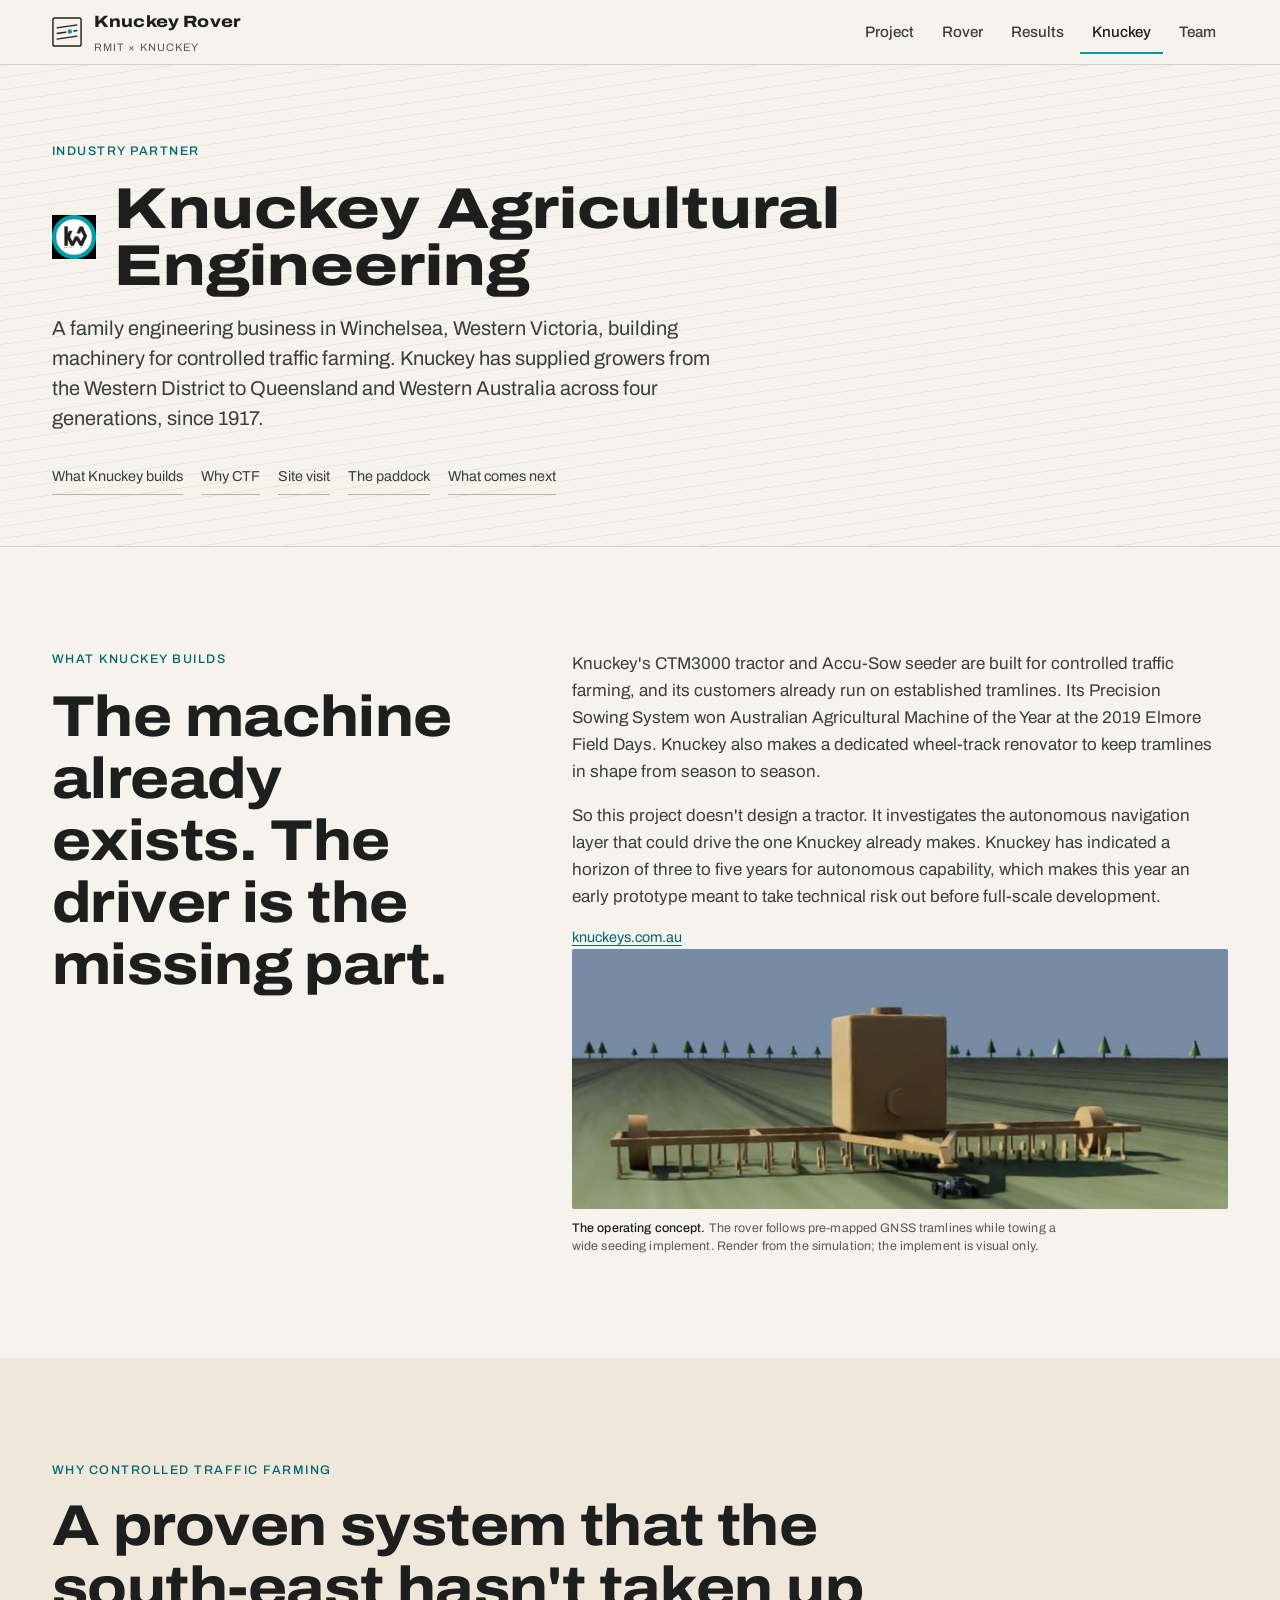
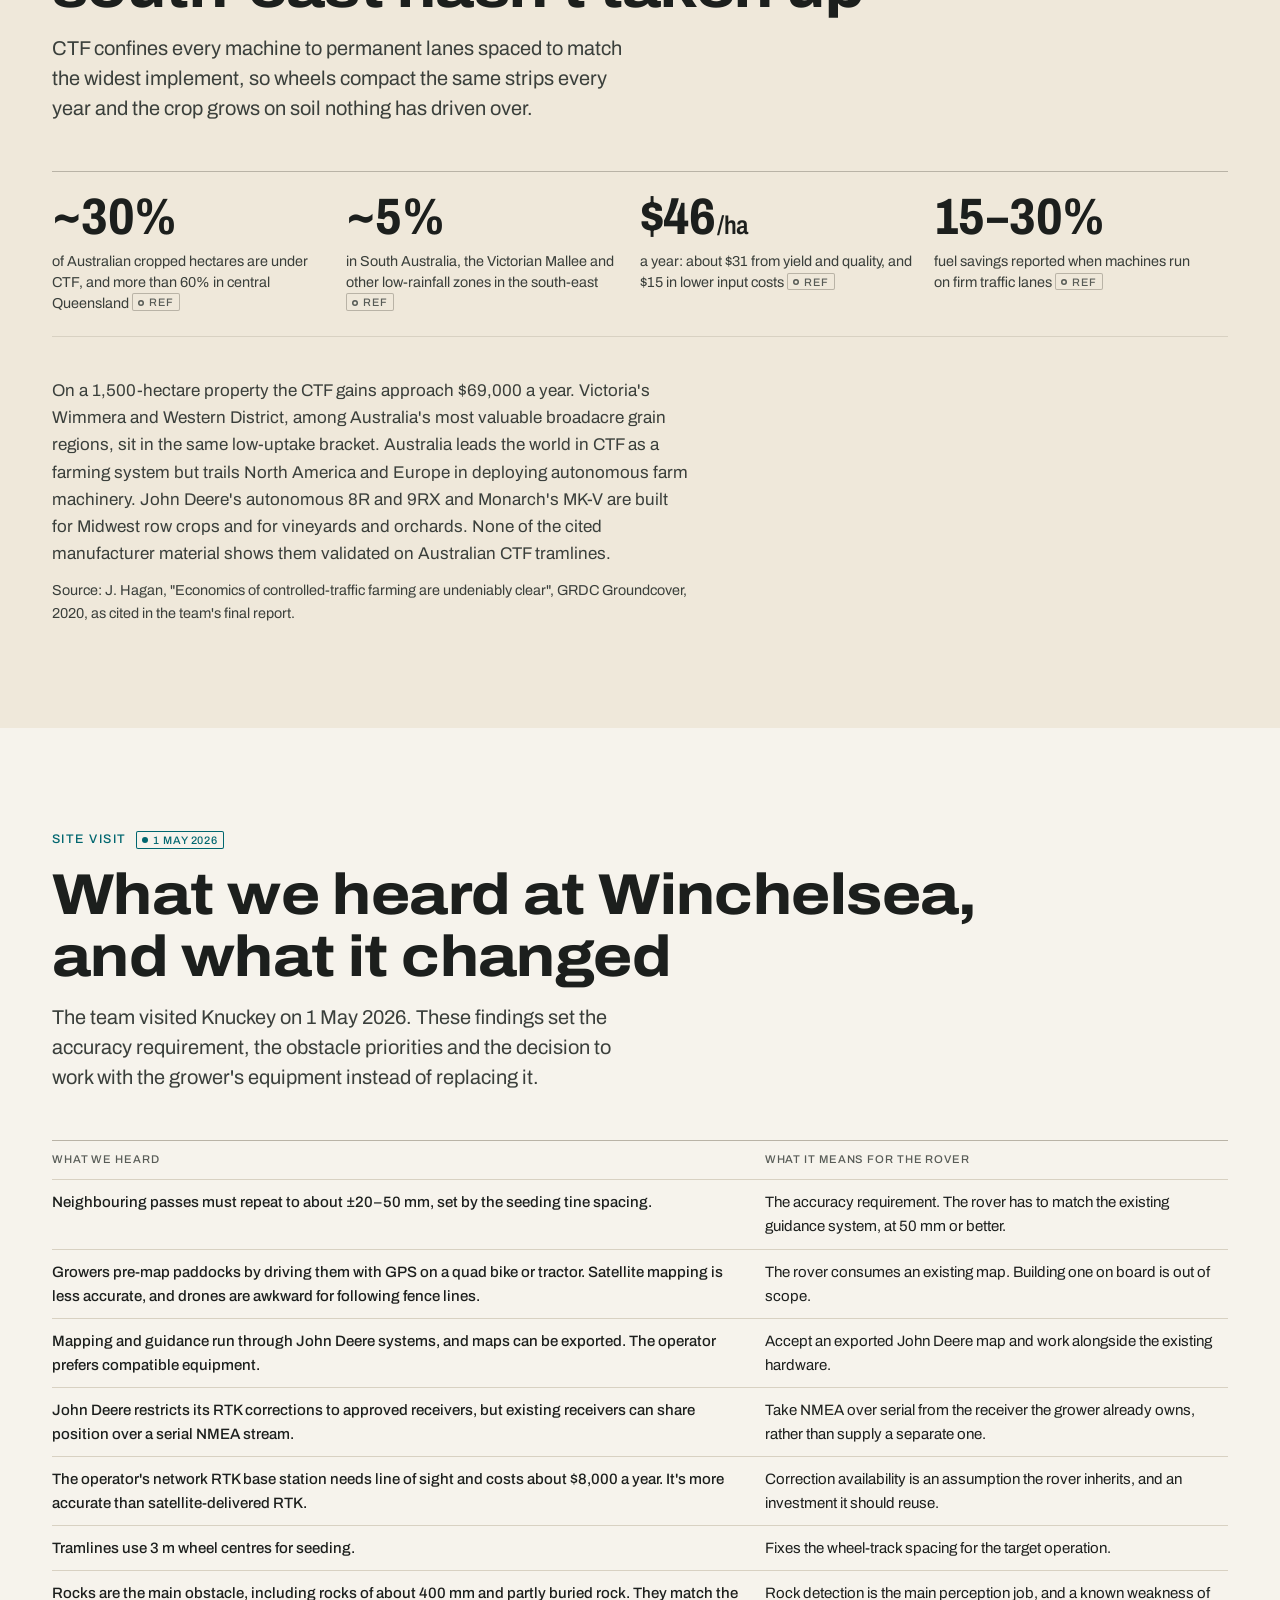
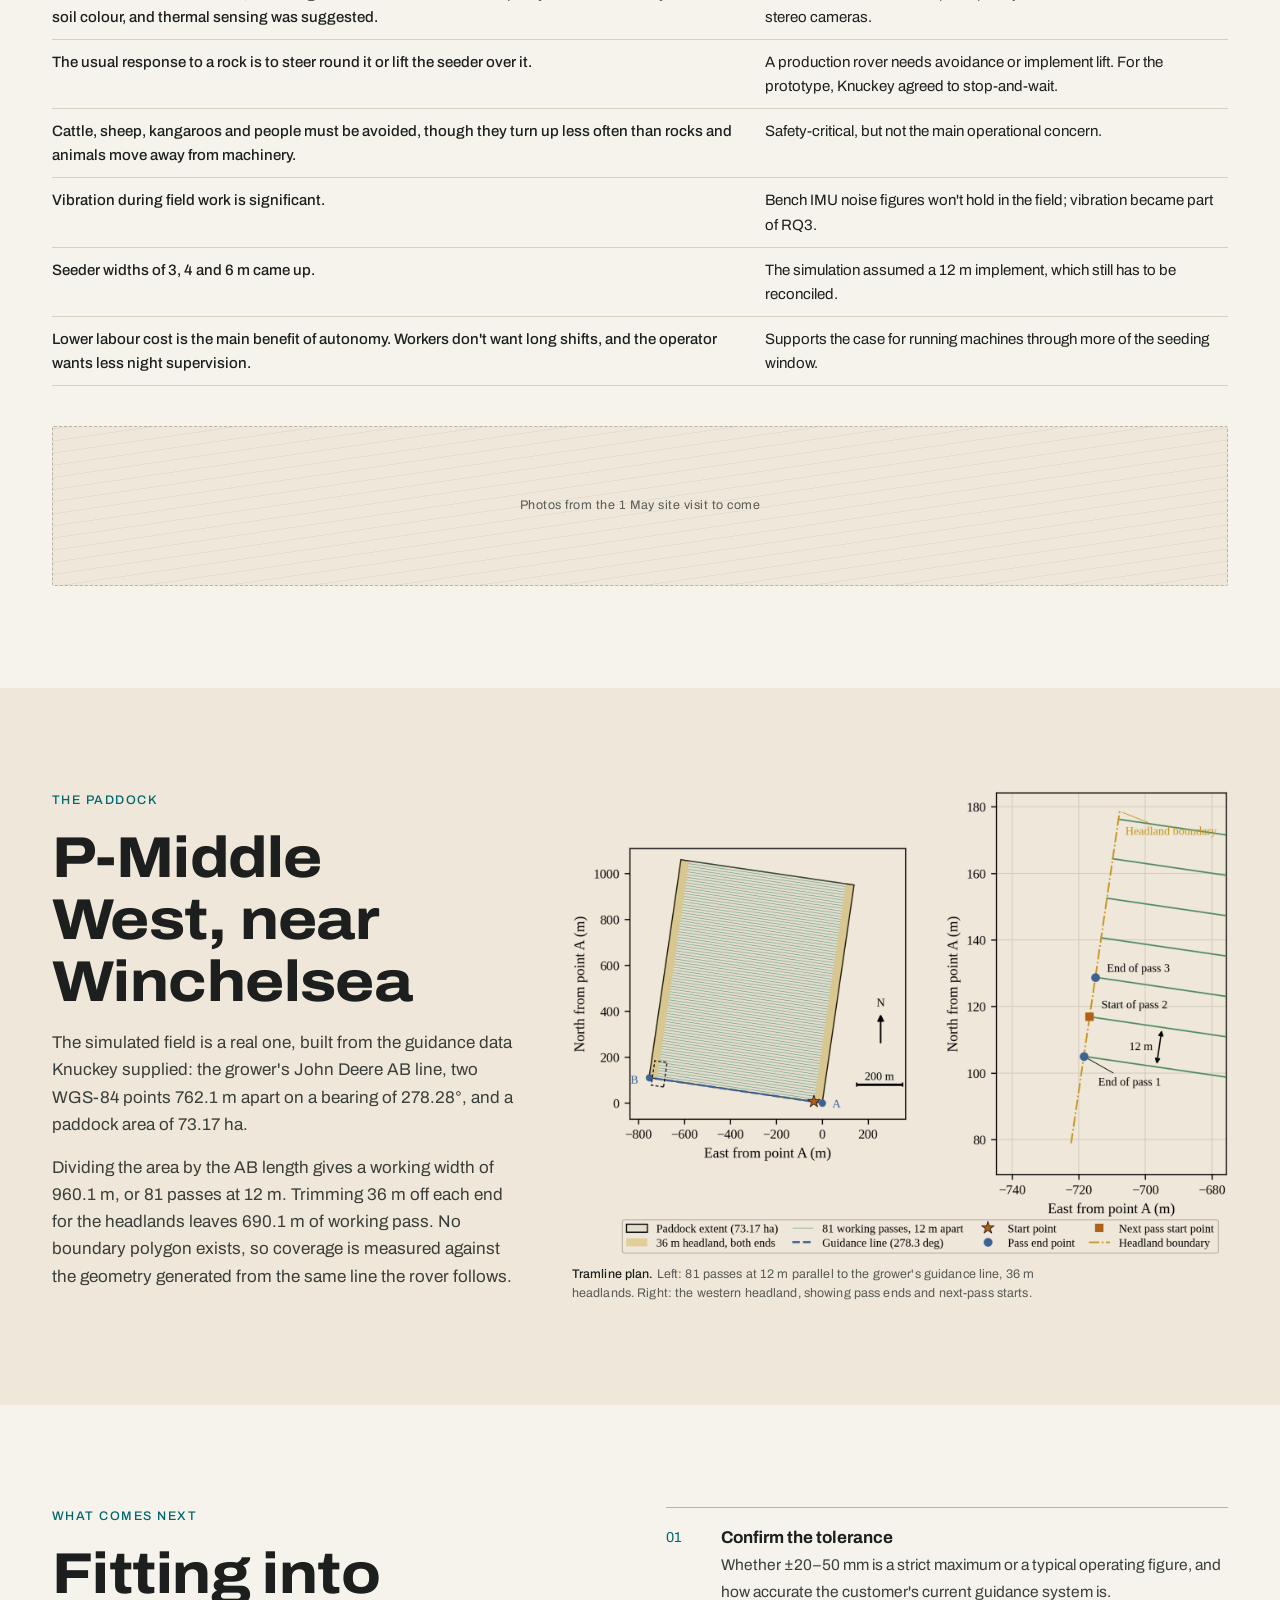
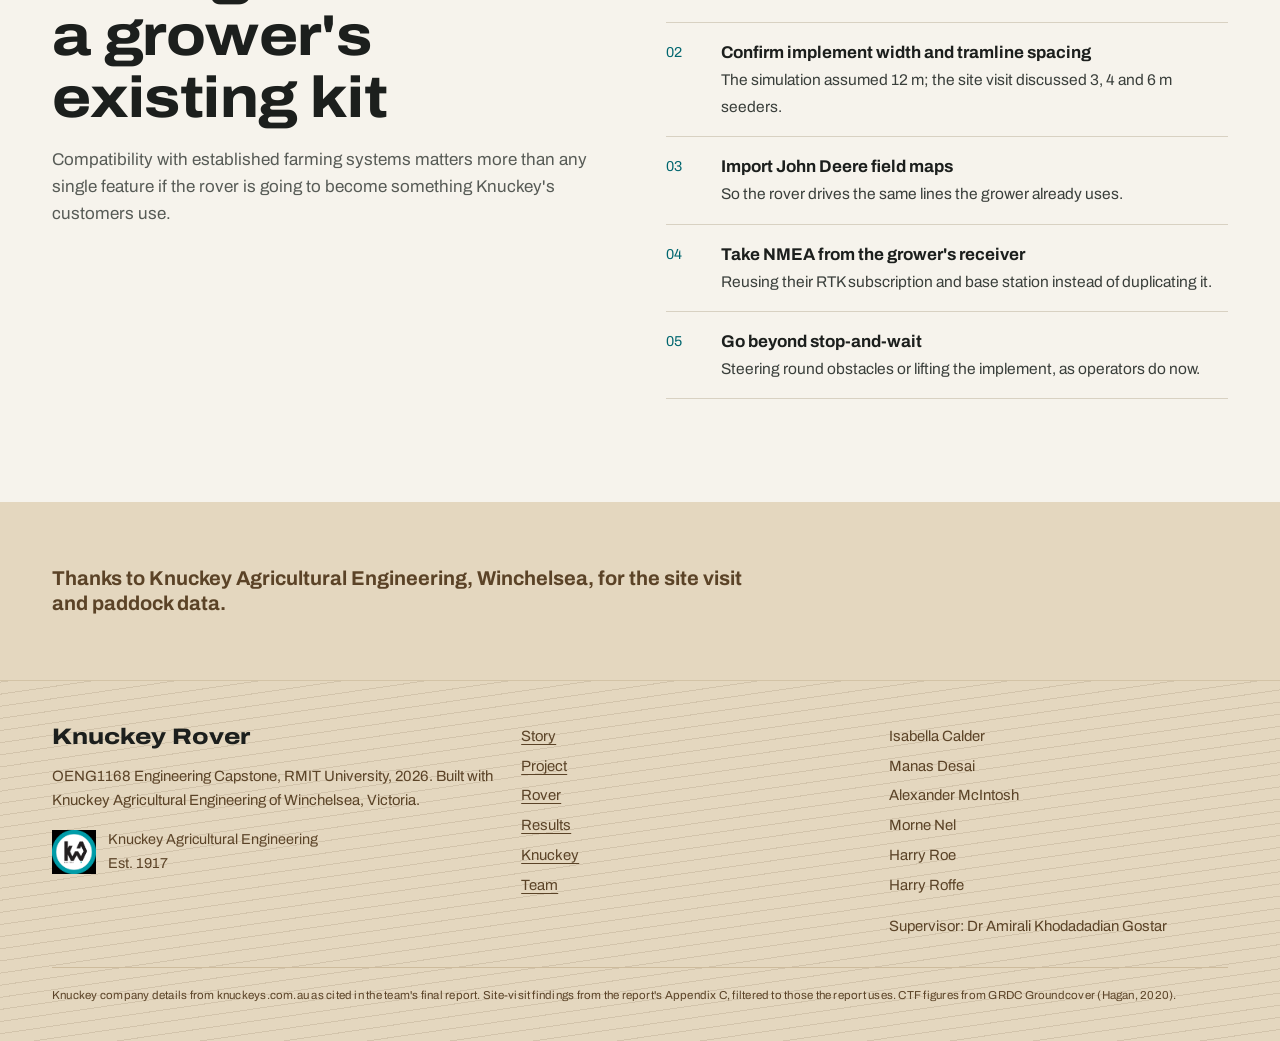
==== knuckey.html @ cd327f5c "Knuckey Rover project website Six static pages for the EnGenius booth: scroll story, project, rover," ====
<!doctype html>
<html lang="en-AU">
<head>
<meta charset="utf-8">
<meta name="viewport" content="width=device-width, initial-scale=1, viewport-fit=cover">
<title>Knuckey · Knuckey Rover</title>
<meta name="claude:viewport-fit-sides" content="cover">
<meta name="description" content="Knuckey Agricultural Engineering of Winchelsea, the industry partner for the Knuckey Rover capstone, and what the 1 May 2026 site visit changed in the design.">
<link rel="preconnect" href="https://fonts.googleapis.com">
<link rel="preconnect" href="https://fonts.gstatic.com" crossorigin>
<link rel="stylesheet" href="https://fonts.googleapis.com/css2?family=Archivo:wdth,wght@62..125,100..900&amp;display=swap">
<link rel="stylesheet" href="assets/css/site.css">
</head>
<body>
<a class="skip" href="#main">Skip to content</a>

<header class="site-header">
  <div class="wrap">
    <a class="brand" href="index.html" aria-label="Knuckey Rover home">
      <svg class="brand-mark" viewBox="0 0 32 32" aria-hidden="true"><rect x="1" y="1" width="30" height="30" rx="2" fill="none" stroke="#1C1F1D" stroke-width="1.5"/><g stroke="#1C1F1D" stroke-width="1.4"><path d="M5 11.6 27 8.4"/><path d="M5 17.6 27 14.4"/><path d="M5 23.6 27 20.4"/></g><circle cx="19" cy="15.5" r="3.2" fill="#009CA8" stroke="#F6F3EC" stroke-width="1.6"/></svg>
      <span><span class="brand-name">Knuckey Rover</span><span class="brand-sub">RMIT × Knuckey</span></span>
    </a>
    <button class="nav-toggle" type="button" aria-expanded="false" aria-controls="site-nav">Menu</button>
    <nav class="nav" id="site-nav" aria-label="Main">
      <a href="project.html">Project</a>
      <a href="rover.html">Rover</a>
      <a href="results.html">Results</a>
      <a href="knuckey.html" aria-current="page">Knuckey</a>
      <a href="team.html">Team</a>
    </nav>
  </div>
</header>

<main id="main">

<section class="page-head">
  <div class="wrap">
    <p class="eyebrow">Industry partner</p>
    <div class="partner" style="gap:18px">
      <img src="assets/fig/knuckey-logo.png" width="72" height="72" alt="Knuckey Agricultural Engineering logo: a teal ring around a black K-shaped mark, with Est. 1917.">
      <h1>Knuckey Agricultural Engineering</h1>
    </div>
    <p class="lede">A family engineering business in Winchelsea, Western Victoria, building machinery for controlled traffic farming. Knuckey has supplied growers from the Western District to Queensland and Western Australia across four generations, since 1917.</p>
    <nav class="toc" aria-label="On this page">
      <a href="#machines">What Knuckey builds</a>
      <a href="#ctf">Why CTF</a>
      <a href="#visit">Site visit</a>
      <a href="#paddock">The paddock</a>
      <a href="#next">What comes next</a>
    </nav>
  </div>
</section>

<section id="machines" class="band" aria-labelledby="h-mach">
  <div class="wrap cols-2-wide">
    <div class="stack">
      <p class="eyebrow">What Knuckey builds</p>
      <h2 id="h-mach" class="h-section">The machine already exists. The driver is the missing part.</h2>
    </div>
    <div class="stack-lg">
      <div class="prose stack">
        <p>Knuckey's CTM3000 tractor and Accu-Sow seeder are built for controlled traffic farming, and its customers already run on established tramlines. Its Precision Sowing System won Australian Agricultural Machine of the Year at the 2019 Elmore Field Days. Knuckey also makes a dedicated wheel-track renovator to keep tramlines in shape from season to season.</p>
        <p>So this project doesn't design a tractor. It investigates the autonomous navigation layer that could drive the one Knuckey already makes. Knuckey has indicated a horizon of three to five years for autonomous capability, which makes this year an early prototype meant to take technical risk out before full-scale development.</p>
        <p class="small"><a href="https://knuckeys.com.au/" rel="noopener">knuckeys.com.au</a></p>
      </div>
      <figure class="fig">
        <img src="assets/img/concept-render.jpg" width="1354" height="535" loading="lazy" alt="A render of a small rover towing a very wide seeding implement with a tall seed bin across a flat paddock, with a row of trees on the horizon.">
        <figcaption class="cap"><b>The operating concept.</b> The rover follows pre-mapped GNSS tramlines while towing a wide seeding implement. Render from the simulation; the implement is visual only.</figcaption>
      </figure>
    </div>
  </div>
</section>

<section id="ctf" class="band band-paper2" aria-labelledby="h-ctf">
  <div class="wrap">
    <div class="section-head">
      <p class="eyebrow">Why controlled traffic farming</p>
      <h2 id="h-ctf" class="h-section">A proven system that the south-east hasn't taken up</h2>
      <p class="lede">CTF confines every machine to permanent lanes spaced to match the widest implement, so wheels compact the same strips every year and the crop grows on soil nothing has driven over.</p>
    </div>
    <div class="stats">
      <div class="stat"><span class="stat-v">~30%</span><span class="stat-l">of Australian cropped hectares are under CTF, and more than 60% in central Queensland <span class="src src-ref">Ref</span></span></div>
      <div class="stat"><span class="stat-v">~5%</span><span class="stat-l">in South Australia, the Victorian Mallee and other low-rainfall zones in the south-east <span class="src src-ref">Ref</span></span></div>
      <div class="stat"><span class="stat-v">$46<small>/ha</small></span><span class="stat-l">a year: about $31 from yield and quality, and $15 in lower input costs <span class="src src-ref">Ref</span></span></div>
      <div class="stat"><span class="stat-v">15–30%</span><span class="stat-l">fuel savings reported when machines run on firm traffic lanes <span class="src src-ref">Ref</span></span></div>
    </div>
    <div class="prose mt-3">
      <p>On a 1,500-hectare property the CTF gains approach $69,000 a year. Victoria's Wimmera and Western District, among Australia's most valuable broadacre grain regions, sit in the same low-uptake bracket. Australia leads the world in CTF as a farming system but trails North America and Europe in deploying autonomous farm machinery. John Deere's autonomous 8R and 9RX and Monarch's MK-V are built for Midwest row crops and for vineyards and orchards. None of the cited manufacturer material shows them validated on Australian CTF tramlines.</p>
      <p class="small muted mt-1">Source: J. Hagan, "Economics of controlled-traffic farming are undeniably clear", GRDC Groundcover, 2020, as cited in the team's final report.</p>
    </div>
  </div>
</section>

<section id="visit" class="band" aria-labelledby="h-visit">
  <div class="wrap">
    <div class="section-head">
      <p class="eyebrow">Site visit <span class="src src-site">1 May 2026</span></p>
      <h2 id="h-visit" class="h-section">What we heard at Winchelsea, and what it changed</h2>
      <p class="lede">The team visited Knuckey on 1 May 2026. These findings set the accuracy requirement, the obstacle priorities and the decision to work with the grower's equipment instead of replacing it.</p>
    </div>
    <div class="table-wrap">
      <table class="data">
        <thead><tr><th scope="col">What we heard</th><th scope="col">What it means for the rover</th></tr></thead>
        <tbody>
          <tr><th scope="row" style="font-weight:500">Neighbouring passes must repeat to about ±20–50 mm, set by the seeding tine spacing.</th><td>The accuracy requirement. The rover has to match the existing guidance system, at 50 mm or better.</td></tr>
          <tr><th scope="row" style="font-weight:500">Growers pre-map paddocks by driving them with GPS on a quad bike or tractor. Satellite mapping is less accurate, and drones are awkward for following fence lines.</th><td>The rover consumes an existing map. Building one on board is out of scope.</td></tr>
          <tr><th scope="row" style="font-weight:500">Mapping and guidance run through John Deere systems, and maps can be exported. The operator prefers compatible equipment.</th><td>Accept an exported John Deere map and work alongside the existing hardware.</td></tr>
          <tr><th scope="row" style="font-weight:500">John Deere restricts its RTK corrections to approved receivers, but existing receivers can share position over a serial NMEA stream.</th><td>Take NMEA over serial from the receiver the grower already owns, rather than supply a separate one.</td></tr>
          <tr><th scope="row" style="font-weight:500">The operator's network RTK base station needs line of sight and costs about $8,000 a year. It's more accurate than satellite-delivered RTK.</th><td>Correction availability is an assumption the rover inherits, and an investment it should reuse.</td></tr>
          <tr><th scope="row" style="font-weight:500">Tramlines use 3 m wheel centres for seeding.</th><td>Fixes the wheel-track spacing for the target operation.</td></tr>
          <tr><th scope="row" style="font-weight:500">Rocks are the main obstacle, including rocks of about 400 mm and partly buried rock. They match the soil colour, and thermal sensing was suggested.</th><td>Rock detection is the main perception job, and a known weakness of stereo cameras.</td></tr>
          <tr><th scope="row" style="font-weight:500">The usual response to a rock is to steer round it or lift the seeder over it.</th><td>A production rover needs avoidance or implement lift. For the prototype, Knuckey agreed to stop-and-wait.</td></tr>
          <tr><th scope="row" style="font-weight:500">Cattle, sheep, kangaroos and people must be avoided, though they turn up less often than rocks and animals move away from machinery.</th><td>Safety-critical, but not the main operational concern.</td></tr>
          <tr><th scope="row" style="font-weight:500">Vibration during field work is significant.</th><td>Bench IMU noise figures won't hold in the field; vibration became part of RQ3.</td></tr>
          <tr><th scope="row" style="font-weight:500">Seeder widths of 3, 4 and 6 m came up.</th><td>The simulation assumed a 12 m implement, which still has to be reconciled.</td></tr>
          <tr><th scope="row" style="font-weight:500">Lower labour cost is the main benefit of autonomy. Workers don't want long shifts, and the operator wants less night supervision.</th><td>Supports the case for running machines through more of the seeding window.</td></tr>
        </tbody>
      </table>
    </div>
    <!-- PLACEHOLDER: replace with 2–4 site-visit photos (see _incoming/README.md) -->
    <div class="slot mt-3" style="min-height:160px">Photos from the 1 May site visit to come</div>
  </div>
</section>

<section id="paddock" class="band band-paper2" aria-labelledby="h-pad">
  <div class="wrap cols-2-wide">
    <div class="stack">
      <p class="eyebrow">The paddock</p>
      <h2 id="h-pad" class="h-section">P-Middle West, near Winchelsea</h2>
      <div class="prose stack">
        <p>The simulated field is a real one, built from the guidance data Knuckey supplied: the grower's John Deere AB line, two WGS-84 points 762.1 m apart on a bearing of 278.28°, and a paddock area of 73.17 ha.</p>
        <p>Dividing the area by the AB length gives a working width of 960.1 m, or 81 passes at 12 m. Trimming 36 m off each end for the headlands leaves 690.1 m of working pass. No boundary polygon exists, so coverage is measured against the geometry generated from the same line the rover follows.</p>
      </div>
    </div>
    <figure class="fig plot">
      <img src="assets/fig/tramline-plan.png" width="1600" height="1132" loading="lazy" alt="Left: the paddock outline with 81 working passes parallel to the guidance line and headlands at both ends. Right: detail at the western headland showing pass end and next-pass start points 12 metres apart.">
      <figcaption class="cap"><b>Tramline plan.</b> Left: 81 passes at 12 m parallel to the grower's guidance line, 36 m headlands. Right: the western headland, showing pass ends and next-pass starts.</figcaption>
    </figure>
  </div>
</section>

<section id="next" class="band" aria-labelledby="h-next">
  <div class="wrap cols-2">
    <div class="stack">
      <p class="eyebrow">What comes next</p>
      <h2 id="h-next" class="h-section">Fitting into a grower's existing kit</h2>
      <p class="prose muted">Compatibility with established farming systems matters more than any single feature if the rover is going to become something Knuckey's customers use.</p>
    </div>
    <ol class="next-list">
      <li><div><b>Confirm the tolerance</b><span>Whether ±20–50 mm is a strict maximum or a typical operating figure, and how accurate the customer's current guidance system is.</span></div></li>
      <li><div><b>Confirm implement width and tramline spacing</b><span>The simulation assumed 12 m; the site visit discussed 3, 4 and 6 m seeders.</span></div></li>
      <li><div><b>Import John Deere field maps</b><span>So the rover drives the same lines the grower already uses.</span></div></li>
      <li><div><b>Take NMEA from the grower's receiver</b><span>Reusing their RTK subscription and base station instead of duplicating it.</span></div></li>
      <li><div><b>Go beyond stop-and-wait</b><span>Steering round obstacles or lifting the implement, as operators do now.</span></div></li>
    </ol>
  </div>
</section>

<section class="band-tight band-soil" aria-label="Thanks">
  <div class="wrap">
    <p class="h-small" style="color:var(--soil-3);max-width:60ch">Thanks to Knuckey Agricultural Engineering, Winchelsea, for the site visit and paddock data.</p>
  </div>
</section>

</main>

<footer class="soilband">
  <div class="wrap">
    <div class="stack">
      <h2>Knuckey Rover</h2>
      <p>OENG1168 Engineering Capstone, RMIT University, 2026. Built with Knuckey Agricultural Engineering of Winchelsea, Victoria.</p>
      <div class="partner"><img src="assets/fig/knuckey-logo.png" width="44" height="44" alt="Knuckey Agricultural Engineering logo"><span class="small">Knuckey Agricultural Engineering<br>Est. 1917</span></div>
    </div>
    <div>
      <ul>
        <li><a href="index.html">Story</a></li>
        <li><a href="project.html">Project</a></li>
        <li><a href="rover.html">Rover</a></li>
        <li><a href="results.html">Results</a></li>
        <li><a href="knuckey.html">Knuckey</a></li>
        <li><a href="team.html">Team</a></li>
      </ul>
    </div>
    <div>
      <ul>
        <li>Isabella Calder</li><li>Manas Desai</li><li>Alexander McIntosh</li><li>Morne Nel</li><li>Harry Roe</li><li>Harry Roffe</li>
        <li class="mt-1">Supervisor: Dr Amirali Khodadadian Gostar</li>
      </ul>
    </div>
    <p class="fine">Knuckey company details from knuckeys.com.au as cited in the team's final report. Site-visit findings from the report's Appendix C, filtered to those the report uses. CTF figures from GRDC Groundcover (Hagan, 2020).</p>
  </div>
</footer>

<script src="assets/js/site.js"></script>
</body>
</html>
---- assets/css/site.css ----
/* Knuckey Rover site
   Layout: one paper ground shared with the EnGenius poster. Tramline hatching runs at
   -8.28 deg, the offset of the P-Middle West AB line (278.28 deg) from due west, and only
   appears in the hero, chapter breaks and the soil band. Every number carries a source tag
   (SIM / FIELD / BENCH / DESIGN) so a reader always knows where it came from. */
:root {
  --paper: #F6F3EC;
  --paper-2: #EFE8DA;
  --soil-1: #E4D7BF;
  --soil-2: #7A5A30;
  --soil-3: #5B4327;
  --ink: #1C1F1D;
  --ink-2: #3A3F3B;
  --ink-3: #575B56;
  --mute: #6E6B62;
  --rule: #D8D1C2;
  --rule-2: #B9B3A6;
  --teal: #00666F;
  --teal-2: #009CA8;
  --teal-wash: #DCEBEA;
  --ok: #2E6B3F;
  --part: #7F5300;
  --no: #9B3A2C;
  --night: #1C1F1D;
  --night-2: #262A27;
  --night-ink: #ECE7DC;
  --night-mute: #A9A497;
  --night-teal: #4CC3CD;
  /* chart series, validated against --paper */
  --c-sim: #008C9C;
  --c-field: #B0661A;
  --c-band: #DCEBEA;

  --f-sans: 'Archivo', 'Helvetica Neue', Arial, sans-serif;
  --f-label: 'Archivo', 'Helvetica Neue', Arial, sans-serif;

  --t-xs: 0.78rem;
  --t-sm: 0.9rem;
  --t-md: 1.0625rem;
  --t-lg: 1.25rem;
  --t-xl: clamp(1.6rem, 1.1rem + 1.6vw, 2.25rem);
  --t-2xl: clamp(2.1rem, 1.3rem + 3vw, 3.6rem);
  --t-3xl: clamp(2.8rem, 1.2rem + 6.2vw, 6.4rem);

  --max: 1240px;
  --read: 64ch;
  --hdr: 64px;
  --hatch: repeating-linear-gradient(-8.28deg, transparent 0 11px, rgba(28, 31, 29, 0.055) 11px 12px);
  --hatch-soil: repeating-linear-gradient(-8.28deg, transparent 0 11px, rgba(91, 67, 39, 0.13) 11px 12px);
  color-scheme: light;
}

* { box-sizing: border-box; }
html { scroll-behavior: smooth; -webkit-text-size-adjust: 100%; }
@media (prefers-reduced-motion: reduce) { html { scroll-behavior: auto; } }
body {
  margin: 0;
  background: var(--paper);
  color: var(--ink);
  font-family: var(--f-sans);
  font-size: var(--t-md);
  line-height: 1.6;
  -webkit-font-smoothing: antialiased;
  text-rendering: optimizeLegibility;
}
body::before {
  content: "";
  position: fixed;
  inset: 0 0 auto;
  height: env(safe-area-inset-top, 0px);
  z-index: 60;
  background: var(--paper);
}
img, video, svg, canvas { display: block; max-width: 100%; }
img { height: auto; }
a { color: var(--teal); text-decoration-thickness: 1px; text-underline-offset: 0.18em; }
a:hover { color: var(--ink); }
:focus-visible { outline: 2px solid var(--teal-2); outline-offset: 3px; border-radius: 2px; }
::selection { background: var(--teal-2); color: #fff; }
h1, h2, h3, h4 { text-wrap: balance; margin: 0; line-height: 1.08; font-weight: 700; }
p { margin: 0; text-wrap: pretty; }
p + p { margin-top: 1em; }
ul, ol { margin: 0; padding-left: 1.2em; }
.skip { position: absolute; left: -9999px; top: 0; }
.skip:focus { left: 16px; top: 12px; z-index: 100; background: var(--ink); color: var(--paper); padding: 8px 12px; }

/* ---------- wrappers ---------- */
.wrap {
  max-width: var(--max);
  margin-inline: auto;
  padding-left: max(16px, env(safe-area-inset-left, 0px));
  padding-right: max(16px, env(safe-area-inset-right, 0px));
}
@media (min-width: 720px) {
  .wrap { padding-left: max(32px, env(safe-area-inset-left, 0px)); padding-right: max(32px, env(safe-area-inset-right, 0px)); }
}
.band { padding-block: clamp(56px, 8vw, 112px); }
.band-tight { padding-block: clamp(40px, 5vw, 72px); }
.band-paper2 { background: var(--paper-2); }
.band-soil { background: var(--soil-1); }
.band-night { background: var(--night); color: var(--night-ink); }
.band-night a { color: var(--night-teal); }
.band-night a:hover { color: var(--night-ink); }
.hairline { border: 0; border-top: 1px solid var(--rule); margin: 0; }

/* ---------- type roles ---------- */
.display { font-stretch: 125%; font-weight: 800; letter-spacing: -0.012em; line-height: 0.95; }
.h-section { font-size: var(--t-2xl); font-stretch: 112%; font-weight: 750; letter-spacing: -0.01em; }
.h-sub { font-size: var(--t-xl); font-stretch: 108%; font-weight: 700; }
.h-small { font-size: var(--t-lg); font-weight: 700; line-height: 1.25; }
.eyebrow {
  font-family: var(--f-label);
  font-size: var(--t-xs);
  font-weight: 500;
  letter-spacing: 0.12em;
  text-transform: uppercase;
  color: var(--teal);
  display: flex;
  gap: 0.75em;
  align-items: baseline;
  flex-wrap: wrap;
}
.eyebrow .n { color: var(--ink-3); }
.band-night .eyebrow { color: var(--night-teal); }
.band-night .eyebrow .n { color: var(--night-mute); }
.lede { font-size: var(--t-lg); line-height: 1.5; color: var(--ink-2); max-width: 52ch; }
.band-night .lede { color: var(--night-ink); }
.prose { max-width: var(--read); }
.prose p, .prose li { color: var(--ink-2); }
.band-night .prose p, .band-night .prose li { color: var(--night-ink); }
.prose li + li { margin-top: 0.4em; }
.mono { font-family: var(--f-label); font-variant-numeric: tabular-nums; }
.small { font-size: var(--t-sm); }
.muted { color: var(--ink-3); }
.band-night .muted { color: var(--night-mute); }
.num { font-variant-numeric: tabular-nums; }
.stack > * + * { margin-top: 1rem; }
.stack-lg > * + * { margin-top: 1.75rem; }
.section-head { display: grid; gap: 14px; margin-bottom: clamp(28px, 4vw, 48px); max-width: 60rem; }

/* ---------- header ---------- */
.site-header {
  position: sticky;
  top: env(safe-area-inset-top, 0px);
  z-index: 50;
  background: color-mix(in srgb, var(--paper) 94%, transparent);
  backdrop-filter: saturate(1.2) blur(6px);
  border-bottom: 1px solid var(--rule);
}
.site-header .wrap { display: flex; align-items: center; justify-content: space-between; gap: 16px; min-height: var(--hdr); }
.brand { display: flex; align-items: center; gap: 12px; text-decoration: none; color: var(--ink); }
.brand:hover { color: var(--ink); }
.brand-mark { width: 30px; height: 30px; flex: none; }
.brand-name { font-weight: 800; font-stretch: 118%; font-size: 1.02rem; letter-spacing: 0.01em; line-height: 1; }
.brand-sub { display: block; font-family: var(--f-label); font-size: 0.68rem; letter-spacing: 0.1em; text-transform: uppercase; color: var(--ink-3); margin-top: 4px; font-stretch: 100%; font-weight: 400; }
.nav { display: flex; gap: 4px; align-items: center; }
.nav a {
  font-size: 0.95rem; font-weight: 500; color: var(--ink-2); text-decoration: none;
  padding: 10px 12px; border-radius: 3px; min-height: 44px; display: inline-flex; align-items: center;
}
.nav a:hover { color: var(--ink); background: var(--paper-2); }
.nav a[aria-current="page"] { color: var(--ink); box-shadow: inset 0 -2px 0 var(--teal-2); border-radius: 0; }
.nav-toggle {
  display: none; font: inherit; font-size: 0.9rem; font-weight: 600; color: var(--ink);
  background: transparent; border: 1px solid var(--rule-2); border-radius: 3px;
  padding: 0 14px; min-height: 44px; cursor: pointer;
}
@media (max-width: 860px) {
  .nav-toggle { display: inline-flex; align-items: center; gap: 8px; }
  .nav {
    position: absolute; left: 0; right: 0; top: 100%;
    flex-direction: column; align-items: stretch; gap: 0;
    background: var(--paper); border-bottom: 1px solid var(--rule);
    padding: 8px max(16px, env(safe-area-inset-right, 0px)) 16px max(16px, env(safe-area-inset-left, 0px));
  }
  .nav a { padding: 12px 4px; border-bottom: 1px solid var(--rule); border-radius: 0; }
  .nav a[aria-current="page"] { box-shadow: inset 3px 0 0 var(--teal-2); padding-left: 14px; }
  .site-header:not(.open) .nav { display: none; }
}

/* ---------- source tags & status ---------- */
.src {
  display: inline-flex; align-items: center; gap: 5px;
  font-family: var(--f-label); font-size: 0.68rem; font-weight: 500; letter-spacing: 0.08em;
  text-transform: uppercase; line-height: 1; padding: 4px 6px 3px; border-radius: 2px;
  white-space: nowrap; vertical-align: 0.2em; font-stretch: 100%;
}
.src::before { content: ""; width: 6px; height: 6px; border-radius: 50%; background: currentColor; }
.src-sim { background: var(--teal-wash); color: var(--teal); }
.src-field { background: var(--soil-1); color: var(--soil-3); }
.src-bench { background: var(--paper-2); color: var(--ink-2); box-shadow: inset 0 0 0 1px var(--rule-2); }
.src-design { background: transparent; color: var(--ink-3); box-shadow: inset 0 0 0 1px var(--rule-2); }
.src-design::before { background: transparent; box-shadow: inset 0 0 0 1.5px currentColor; }
.src-rover { background: var(--ink); color: var(--paper); }
.src-site { background: transparent; color: var(--teal); box-shadow: inset 0 0 0 1px var(--teal); }
.src-ref { background: transparent; color: var(--ink-3); box-shadow: inset 0 0 0 1px var(--rule-2); }
.src-ref::before { background: transparent; box-shadow: inset 0 0 0 1.5px currentColor; }
.band-night .src-rover { background: var(--night-ink); color: var(--night); }
.band-night .src-sim { background: rgba(76, 195, 205, 0.16); color: var(--night-teal); }
.band-night .src-field { background: rgba(228, 215, 191, 0.16); color: #E4CFAA; }
.band-night .src-bench, .band-night .src-design { background: transparent; color: var(--night-mute); box-shadow: inset 0 0 0 1px #4A4F4B; }

.status { display: inline-flex; align-items: center; gap: 7px; font-size: var(--t-sm); font-weight: 600; line-height: 1.2; }
.status svg { width: 16px; height: 16px; flex: none; }
.status-ok { color: var(--ok); }
.status-part { color: var(--part); }
.status-no { color: var(--no); }

/* ---------- hero (home) ---------- */
.hero { position: relative; border-bottom: 1px solid var(--rule); overflow: hidden; }
.hero::before { content: ""; position: absolute; inset: 0; background: var(--hatch); pointer-events: none; }
.hero > .wrap { position: relative; display: grid; gap: clamp(28px, 4vw, 56px); padding-block: clamp(36px, 6vw, 88px) clamp(36px, 5vw, 72px); }
@media (min-width: 900px) { .hero > .wrap { grid-template-columns: minmax(0, 7fr) minmax(0, 5fr); align-items: end; } }
.hero h1 { font-size: var(--t-3xl); }
.hero h1 span { display: block; }
.hero .tagline { font-size: clamp(1.35rem, 1rem + 1.2vw, 1.9rem); font-weight: 600; font-stretch: 105%; line-height: 1.2; color: var(--ink); max-width: 26ch; margin-top: 20px; }
.hero .intro { margin-top: 20px; max-width: 54ch; color: var(--ink-2); }
.hero-photo { position: relative; margin: 0; }
.hero-photo img { width: 100%; aspect-ratio: 4 / 5; object-fit: cover; object-position: 50% 62%; border-radius: 2px; }
.hero-photo figcaption { margin-top: 10px; }
.cta-row { display: flex; flex-wrap: wrap; gap: 12px; margin-top: 28px; }
.btn {
  display: inline-flex; align-items: center; gap: 10px; min-height: 46px; padding: 0 18px;
  font-weight: 600; font-size: 0.98rem; text-decoration: none; border-radius: 3px;
  border: 1px solid var(--ink); color: var(--ink); background: transparent;
}
.btn:hover { background: var(--ink); color: var(--paper); }
.btn-solid { background: var(--ink); color: var(--paper); }
.btn-solid:hover { background: var(--teal); border-color: var(--teal); color: #fff; }
.btn svg { width: 16px; height: 16px; }
.factline {
  position: relative; border-top: 1px solid var(--rule); background: var(--paper);
}
.factline ul {
  list-style: none; padding: 14px 0; margin: 0; display: flex; flex-wrap: wrap; gap: 6px 22px;
  font-family: var(--f-label); font-size: var(--t-xs); color: var(--ink-3); letter-spacing: 0.02em;
}
.factline li { white-space: nowrap; }
.factline b { color: var(--ink); font-weight: 500; }

/* ---------- inner page header ---------- */
.page-head { position: relative; border-bottom: 1px solid var(--rule); }
.page-head::before { content: ""; position: absolute; inset: 0; background: var(--hatch); pointer-events: none; }
.page-head .wrap { position: relative; padding-block: clamp(40px, 6vw, 84px) clamp(32px, 4vw, 56px); display: grid; gap: 18px; }
.page-head h1 { font-size: var(--t-2xl); font-stretch: 122%; font-weight: 800; max-width: 22ch; line-height: 1; }
.page-head .lede { max-width: 60ch; }
.toc { display: flex; flex-wrap: wrap; gap: 6px 18px; margin-top: 8px; font-size: var(--t-sm); }
.toc a { color: var(--ink-2); text-decoration: none; border-bottom: 1px solid var(--rule-2); padding-block: 6px; }
.toc a:hover { color: var(--teal); border-color: var(--teal); }

/* ---------- grids ---------- */
.cols-2 { display: grid; gap: clamp(24px, 4vw, 56px); }
@media (min-width: 860px) { .cols-2 { grid-template-columns: minmax(0, 1fr) minmax(0, 1fr); } }
.cols-2-wide { display: grid; gap: clamp(24px, 4vw, 56px); }
@media (min-width: 900px) { .cols-2-wide { grid-template-columns: minmax(0, 5fr) minmax(0, 7fr); align-items: start; } }
.cols-3 { display: grid; gap: 28px; }
@media (min-width: 760px) { .cols-3 { grid-template-columns: repeat(3, minmax(0, 1fr)); } }
.grid-auto { display: grid; gap: 24px; grid-template-columns: repeat(auto-fit, minmax(min(100%, 260px), 1fr)); }
.cols-2 > *, .cols-2-wide > *, .cols-3 > *, .grid-auto > * { min-width: 0; }

/* ---------- stats ---------- */
.stats { display: grid; gap: 0; grid-template-columns: repeat(auto-fit, minmax(min(100%, 220px), 1fr)); border-top: 1px solid var(--rule-2); }
.stat { padding: 20px 20px 22px 0; border-bottom: 1px solid var(--rule); display: grid; gap: 8px; align-content: start; }
.stat-v { font-size: clamp(2.2rem, 1.6rem + 2vw, 3.2rem); font-weight: 750; font-stretch: 82%; line-height: 1; letter-spacing: -0.01em; }
.stat-v small { font-size: 0.5em; font-weight: 600; margin-left: 2px; }
.stat-l { color: var(--ink-2); font-size: var(--t-sm); line-height: 1.45; max-width: 34ch; }
.band-night .stats { border-color: #4A4F4B; }
.band-night .stat { border-color: #3A3F3B; }
.band-night .stat-l { color: var(--night-mute); }

/* ---------- figures ---------- */
.fig { margin: 0; display: grid; gap: 10px; align-content: start; }
.fig img, .fig video { width: 100%; border-radius: 2px; background: var(--paper-2); }
.fig.plot img { mix-blend-mode: multiply; background: transparent; }
.cap { font-family: var(--f-label); font-size: var(--t-xs); line-height: 1.5; color: var(--ink-3); letter-spacing: 0.01em; max-width: 72ch; }
.cap b { color: var(--ink); font-weight: 500; }
.band-night .cap { color: var(--night-mute); }
.band-night .cap b { color: var(--night-ink); }
.frame { border: 1px solid var(--rule); padding: clamp(10px, 2vw, 18px); background: var(--paper); border-radius: 2px; }
.band-paper2 .frame { background: var(--paper-2); }

/* ---------- spec list ---------- */
.spec { display: grid; grid-template-columns: minmax(7.5rem, 32%) minmax(0, 1fr); margin: 0; border-top: 1px solid var(--rule-2); }
.spec dt, .spec dd { margin: 0; padding: 11px 0; border-bottom: 1px solid var(--rule); }
.spec dt { font-family: var(--f-label); font-size: var(--t-xs); text-transform: uppercase; letter-spacing: 0.08em; color: var(--ink-3); padding-right: 14px; padding-top: 14px; }
.spec dd { color: var(--ink); font-size: 0.98rem; }
.band-night .spec { border-color: #4A4F4B; }
.band-night .spec dt, .band-night .spec dd { border-color: #3A3F3B; }
.band-night .spec dt { color: var(--night-mute); }
.band-night .spec dd { color: var(--night-ink); }

/* ---------- tables ---------- */
.table-wrap { overflow-x: auto; border-top: 1px solid var(--rule-2); -webkit-overflow-scrolling: touch; }
table.data { border-collapse: collapse; width: 100%; font-size: 0.94rem; min-width: 560px; }
table.data th, table.data td { text-align: left; padding: 10px 14px 10px 0; border-bottom: 1px solid var(--rule); vertical-align: top; }
table.data thead th { font-family: var(--f-label); font-size: 0.7rem; letter-spacing: 0.08em; text-transform: uppercase; color: var(--ink-3); font-weight: 500; }
table.data td.n, table.data th.n { text-align: right; font-variant-numeric: tabular-nums; white-space: nowrap; }
table.data tbody th { font-weight: 600; }
table.data caption { caption-side: bottom; text-align: left; padding-top: 10px; font-family: var(--f-label); font-size: var(--t-xs); color: var(--ink-3); }
details.table-twin { margin-top: 12px; }
details.table-twin summary { cursor: pointer; font-family: var(--f-label); font-size: var(--t-xs); color: var(--teal); letter-spacing: 0.04em; padding-block: 8px; min-height: 32px; }
details.table-twin[open] summary { margin-bottom: 8px; }

/* ---------- notes ---------- */
.note {
  border: 1px solid var(--rule-2); border-radius: 2px; padding: 18px 20px; background: var(--paper);
  display: grid; gap: 8px; max-width: var(--read); align-self: start;
}
.note-label { font-family: var(--f-label); font-size: var(--t-xs); letter-spacing: 0.1em; text-transform: uppercase; color: var(--no); font-weight: 500; }
.note.is-gap { background: #F8EFEA; border-color: #E2C4B9; }
.note.is-todo { background: transparent; border-style: dashed; }
.note.is-todo .note-label { color: var(--part); }
.band-night .note { background: var(--night-2); border-color: #4A4F4B; color: var(--night-ink); }
.band-night .note .note-label { color: #E8A08F; }

/* placeholder slot (for media still to come) */
.slot {
  position: relative; display: grid; place-items: center; text-align: center; padding: 20px;
  background: var(--paper-2); background-image: var(--hatch); border: 1px dashed var(--rule-2); border-radius: 2px;
  color: var(--ink-3); font-family: var(--f-label); font-size: var(--t-xs); letter-spacing: 0.04em; line-height: 1.5;
}

/* ---------- chapter markers (home story) ---------- */
.chapter { display: grid; gap: 14px; }
.chapter h2 { font-size: var(--t-2xl); font-stretch: 112%; font-weight: 750; letter-spacing: -0.01em; }

/* ---------- scrolly ---------- */
.scrolly { position: relative; display: grid; gap: 0; }
@media (min-width: 960px) {
  .scrolly { grid-template-columns: minmax(0, 5fr) minmax(0, 7fr); gap: clamp(32px, 4vw, 64px); }
  .scrolly-stage { order: 2; }
  .scrolly-steps { order: 1; }
}
.scrolly-stage {
  position: sticky; top: calc(var(--hdr) + env(safe-area-inset-top, 0px));
  height: calc(100vh - var(--hdr)); height: calc(100svh - var(--hdr) - env(safe-area-inset-top, 0px));
  display: grid; place-items: center; padding-block: 20px;
}
.scrolly-steps { position: relative; z-index: 2; }
.step { min-height: 92vh; display: flex; flex-direction: column; justify-content: center; padding-block: 12vh; }
.step:first-child { padding-top: 18vh; }
.step-card { display: grid; gap: 16px; max-width: 34rem; }
.step-card p { color: var(--ink-2); }
@media (max-width: 959px) {
  .scrolly-stage { height: 50svh; height: 50vh; z-index: 1; padding-block: 12px; background: var(--paper); border-bottom: 1px solid var(--rule); }
  .band-paper2 .scrolly-stage { background: var(--paper-2); }
  .step { min-height: 72vh; padding-block: 8vh; }
  .step:first-child { padding-top: 6vh; }
  .step-card { background: color-mix(in srgb, var(--paper) 92%, transparent); padding: 18px 18px 20px; border: 1px solid var(--rule); border-radius: 2px; }
  .band-paper2 .step-card { background: color-mix(in srgb, var(--paper-2) 94%, transparent); }
}

/* paddock canvas stage */
.paddock { position: relative; width: 100%; height: 100%; display: grid; grid-template-rows: auto minmax(0, 1fr); gap: 8px; }
.paddock-canvas { position: relative; min-height: 0; }
.paddock canvas { position: absolute; inset: 0; width: 100%; height: 100%; }
.hud {
  justify-self: start; display: block; line-height: 1.55;
  font-family: var(--f-label); font-size: 0.78rem; letter-spacing: 0; color: var(--ink-2);
  padding: 8px 12px; border: 1px solid var(--rule); border-radius: 2px; background: var(--paper);
  font-variant-numeric: tabular-nums; pointer-events: none; min-width: 17rem;
}
.hud b { color: var(--ink); font-weight: 500; }
.band-paper2 .hud { background: color-mix(in srgb, var(--paper-2) 86%, transparent); }

/* photo stage */
.photo-stage { position: relative; width: 100%; height: 100%; }
.photo-stage > .shot {
  position: absolute; inset: 0; margin: 0; display: grid; grid-template-rows: minmax(0, 1fr) auto; gap: 10px;
  opacity: 0; transition: opacity 0.6s ease;
}
.photo-stage > .shot.on { opacity: 1; }
.photo-stage > .shot img, .photo-stage > .shot video { width: 100%; height: 100%; object-fit: contain; object-position: center; min-height: 0; background: transparent; }
.photo-stage > .shot svg { width: 100%; height: 100%; min-height: 0; }
@media (prefers-reduced-motion: reduce) { .photo-stage > .shot { transition: none; } }

/* ---------- stop layers ---------- */
.layers { display: grid; gap: 28px; }
@media (min-width: 900px) { .layers { grid-template-columns: minmax(0, 1fr) minmax(0, 1fr); } }
.layer-group h3 { font-family: var(--f-label); font-size: var(--t-xs); text-transform: uppercase; letter-spacing: 0.1em; font-weight: 500; color: var(--ink-3); padding-bottom: 10px; border-bottom: 1px solid var(--rule-2); }
.band-night .layer-group h3 { color: var(--night-mute); border-color: #4A4F4B; }
.layer { display: grid; grid-template-columns: 2.4rem minmax(0, 1fr); gap: 4px 14px; padding: 16px 0; border-bottom: 1px solid var(--rule); }
.band-night .layer { border-color: #3A3F3B; }
.layer-i { grid-row: span 2; width: 2.4rem; height: 2.4rem; display: grid; place-items: center; border-radius: 50%; font-family: var(--f-label); font-size: 0.8rem; font-weight: 500; }
.layer-hw .layer-i { background: var(--night-ink); color: var(--night); }
.layer-sw .layer-i { box-shadow: inset 0 0 0 1.5px var(--night-mute); color: var(--night-ink); }
.layer h4 { font-size: 1.05rem; font-weight: 700; }
.layer p { font-size: 0.95rem; color: var(--night-mute); }
.layer .dep { font-family: var(--f-label); font-size: 0.68rem; letter-spacing: 0.08em; text-transform: uppercase; color: var(--night-teal); margin-left: 8px; font-weight: 500; }

/* ---------- next list ---------- */
.next-list { list-style: none; padding: 0; margin: 0; border-top: 1px solid var(--rule-2); counter-reset: nx; }
.next-list li { counter-increment: nx; display: grid; grid-template-columns: 2.6rem minmax(0, 1fr); gap: 14px; padding: 16px 0; border-bottom: 1px solid var(--rule); }
.next-list li::before { content: counter(nx, decimal-leading-zero); font-family: var(--f-label); font-size: var(--t-sm); color: var(--teal); padding-top: 2px; }
.next-list b { display: block; font-weight: 700; }
.next-list span { color: var(--ink-2); font-size: 0.97rem; }

/* ---------- page links ---------- */
.pagelinks { display: grid; grid-template-columns: repeat(auto-fit, minmax(min(100%, 210px), 1fr)); gap: 0; border-top: 1px solid var(--rule-2); }
.pagelink { display: grid; gap: 6px; padding: 20px 18px 22px 0; text-decoration: none; color: var(--ink); border-bottom: 1px solid var(--rule); }
.pagelink:hover { color: var(--teal); }
.pagelink b { font-size: 1.15rem; font-stretch: 110%; font-weight: 750; display: flex; justify-content: space-between; gap: 10px; align-items: baseline; }
.pagelink span { color: var(--ink-3); font-size: var(--t-sm); }

/* ---------- people ---------- */
.people { display: grid; gap: 40px 28px; grid-template-columns: repeat(auto-fill, minmax(min(100%, 250px), 1fr)); }
.person { display: grid; gap: 12px; align-content: start; }
.person .portrait { aspect-ratio: 4 / 5; width: 100%; }
.person .portrait img { width: 100%; height: 100%; object-fit: cover; border-radius: 2px; }
.person h3 { font-size: 1.3rem; font-stretch: 110%; font-weight: 750; }
.person .role { font-family: var(--f-label); font-size: var(--t-xs); letter-spacing: 0.06em; text-transform: uppercase; color: var(--teal); }
.person ul { font-size: 0.95rem; color: var(--ink-2); padding-left: 1.05em; }
.person ul li + li { margin-top: 3px; }
.person .bio { color: var(--ink-2); font-size: 0.97rem; }

/* ---------- timeline ---------- */
.timeline { list-style: none; padding: 0; margin: 0; border-left: 1px solid var(--rule-2); margin-left: 6px; }
.timeline li { position: relative; padding: 0 0 26px 26px; display: grid; gap: 4px; }
.timeline li::before { content: ""; position: absolute; left: -6px; top: 6px; width: 11px; height: 11px; border-radius: 50%; background: var(--paper); box-shadow: inset 0 0 0 2px var(--ink-2); }
.timeline li.key::before { background: var(--teal-2); box-shadow: 0 0 0 3px var(--paper); }
.timeline time { font-family: var(--f-label); font-size: var(--t-xs); letter-spacing: 0.06em; color: var(--ink-3); text-transform: uppercase; }
.timeline b { font-weight: 700; }
.timeline span { color: var(--ink-2); font-size: 0.97rem; max-width: 60ch; }

/* ---------- RQ list ---------- */
.rq { display: grid; gap: 14px 28px; padding: 26px 0; border-bottom: 1px solid var(--rule); }
@media (min-width: 860px) { .rq { grid-template-columns: 9rem minmax(0, 1fr) minmax(0, 1fr); } }
.rq-id { font-family: var(--f-label); font-size: var(--t-sm); color: var(--teal); letter-spacing: 0.06em; }
.rq-id b { display: block; font-family: var(--f-sans); font-size: 1.2rem; color: var(--ink); letter-spacing: 0; font-stretch: 110%; margin-top: 2px; }
.rq-q { font-size: 1.08rem; font-weight: 600; line-height: 1.4; }
.rq-a { display: grid; gap: 10px; }
.rq-a p { color: var(--ink-2); font-size: 0.97rem; }

/* ---------- charts ---------- */
.chart { position: relative; width: 100%; }
.chart svg { width: 100%; height: auto; overflow: visible; }
.chart text { font-family: var(--f-label); fill: var(--ink-3); font-size: 11px; }
.chart .t-ink { fill: var(--ink); }
.chart .t-strong { fill: var(--ink); font-family: var(--f-sans); font-weight: 600; font-size: 13px; }
.chart .grid line { stroke: var(--rule); stroke-width: 1; }
.chart .axis line, .chart .axis path { stroke: var(--rule-2); stroke-width: 1; }
.chart .band { fill: var(--c-band); }
.chart .band-label { fill: var(--teal); font-size: 10.5px; }
.chart .hit { fill: transparent; cursor: default; }
.legend { display: flex; flex-wrap: wrap; gap: 6px 18px; font-family: var(--f-label); font-size: var(--t-xs); color: var(--ink-2); margin-bottom: 10px; }
.legend i { display: inline-block; width: 10px; height: 10px; border-radius: 50%; margin-right: 6px; vertical-align: -1px; }
.legend i.sq { border-radius: 2px; }
.legend i.band-key { width: 18px; height: 10px; border-radius: 0; background: var(--c-band); }
.tip {
  position: absolute; z-index: 5; pointer-events: none; background: var(--ink); color: var(--paper);
  font-family: var(--f-label); font-size: 0.74rem; line-height: 1.45; padding: 8px 10px; border-radius: 3px;
  max-width: 260px; opacity: 0; transform: translateY(4px); transition: opacity 0.12s, transform 0.12s;
}
.tip.on { opacity: 1; transform: translateY(0); }
.tip b { color: #fff; font-weight: 500; }

/* ---------- reveal (starts visible; JS only adds motion) ---------- */
@media (prefers-reduced-motion: no-preference) {
  .js .reveal { transition: opacity 0.7s ease, transform 0.7s ease; }
  .js .reveal.pre { opacity: 0.001; transform: translateY(14px); }
}

/* ---------- footer ---------- */
.soilband { position: relative; background: var(--soil-1); color: var(--soil-3); border-top: 1px solid #D3C3A6; }
.soilband::before { content: ""; position: absolute; inset: 0; background: var(--hatch-soil); pointer-events: none; }
.soilband .wrap { position: relative; padding-block: 44px 36px; display: grid; gap: 28px; }
@media (min-width: 860px) { .soilband .wrap { grid-template-columns: minmax(0, 1.3fr) minmax(0, 1fr) minmax(0, 1fr); } }
.soilband h2 { font-size: 1.4rem; font-stretch: 118%; font-weight: 800; color: var(--ink); }
.soilband p, .soilband li { font-size: 0.93rem; color: var(--soil-3); }
.soilband ul { list-style: none; padding: 0; display: grid; gap: 6px; }
.soilband a { color: var(--soil-3); }
.soilband a:hover { color: var(--ink); }
.soilband .fine { grid-column: 1 / -1; border-top: 1px solid #CDBB9C; padding-top: 18px; font-family: var(--f-label); font-size: 0.72rem; letter-spacing: 0.02em; line-height: 1.6; }
.partner { display: flex; align-items: center; gap: 12px; }
.partner img { width: 44px; height: 44px; }

/* ---------- architecture diagram ---------- */
.arch-wrap { display: grid; gap: 28px; }
@media (min-width: 980px) { .arch-wrap { grid-template-columns: minmax(0, 2fr) minmax(0, 1fr); align-items: start; } }
.arch { display: grid; }
.arch-row { display: grid; gap: 12px; }
@media (min-width: 620px) { .arch-row.two { grid-template-columns: minmax(0, 1fr) minmax(0, 1fr); } }
.node { border: 1px solid var(--ink-2); background: var(--paper); padding: 12px 14px 13px; border-radius: 2px; display: grid; gap: 3px; min-width: 0; }
.node b { font-weight: 700; font-size: 1rem; }
.node .t { font-family: var(--f-label); font-size: 0.72rem; color: var(--teal); overflow-wrap: anywhere; }
.node p { font-size: 0.9rem; color: var(--ink-2); line-height: 1.45; }
.node.hw { background: var(--ink); border-color: var(--ink); color: var(--paper); }
.node.hw p { color: #CFCABE; }
.node.hw .t { color: var(--night-teal); }
.node.side { border-style: solid; border-color: var(--rule-2); background: var(--paper-2); }
.node.gate { border-width: 2px; border-color: var(--teal); }
.link { position: relative; min-height: 40px; display: flex; align-items: center; padding-left: calc(50% + 12px); font-family: var(--f-label); font-size: 0.7rem; color: var(--ink-3); letter-spacing: 0.02em; }
.link::before { content: ""; position: absolute; left: 50%; top: 0; bottom: 6px; width: 1px; background: var(--ink-2); }
.link::after { content: ""; position: absolute; left: calc(50% - 4px); bottom: 2px; border: 4px solid transparent; border-top: 6px solid var(--ink-2); border-bottom: 0; }
.side-stack { display: grid; gap: 12px; }
.side-stack h3 { font-family: var(--f-label); font-size: var(--t-xs); text-transform: uppercase; letter-spacing: 0.1em; color: var(--ink-3); font-weight: 500; }

/* state flow */
.flow { display: flex; flex-wrap: wrap; align-items: center; gap: 8px; }
.flow .st { font-family: var(--f-label); font-size: 0.78rem; font-weight: 500; letter-spacing: 0.04em; padding: 7px 10px; border: 1px solid var(--ink-2); border-radius: 2px; background: var(--paper); white-space: nowrap; }
.flow .st.go { background: var(--teal-wash); border-color: var(--teal); color: var(--teal); }
.flow .st.stop { background: #F8EFEA; border-color: var(--no); color: var(--no); }
.flow .ar { color: var(--ink-3); font-family: var(--f-label); }

/* photo grid */
.photo-grid { display: grid; gap: 16px; grid-template-columns: repeat(2, minmax(0, 1fr)); }
@media (min-width: 900px) { .photo-grid { grid-template-columns: repeat(4, minmax(0, 1fr)); } }
.photo-grid img { aspect-ratio: 3 / 4; object-fit: cover; }

/* ---------- utilities ---------- */
.mt-0 { margin-top: 0; }
.mt-1 { margin-top: 12px; }
.mt-2 { margin-top: 24px; }
.mt-3 { margin-top: 40px; }
.mt-4 { margin-top: 64px; }
.vh { position: absolute; width: 1px; height: 1px; overflow: hidden; clip: rect(0 0 0 0); white-space: nowrap; }
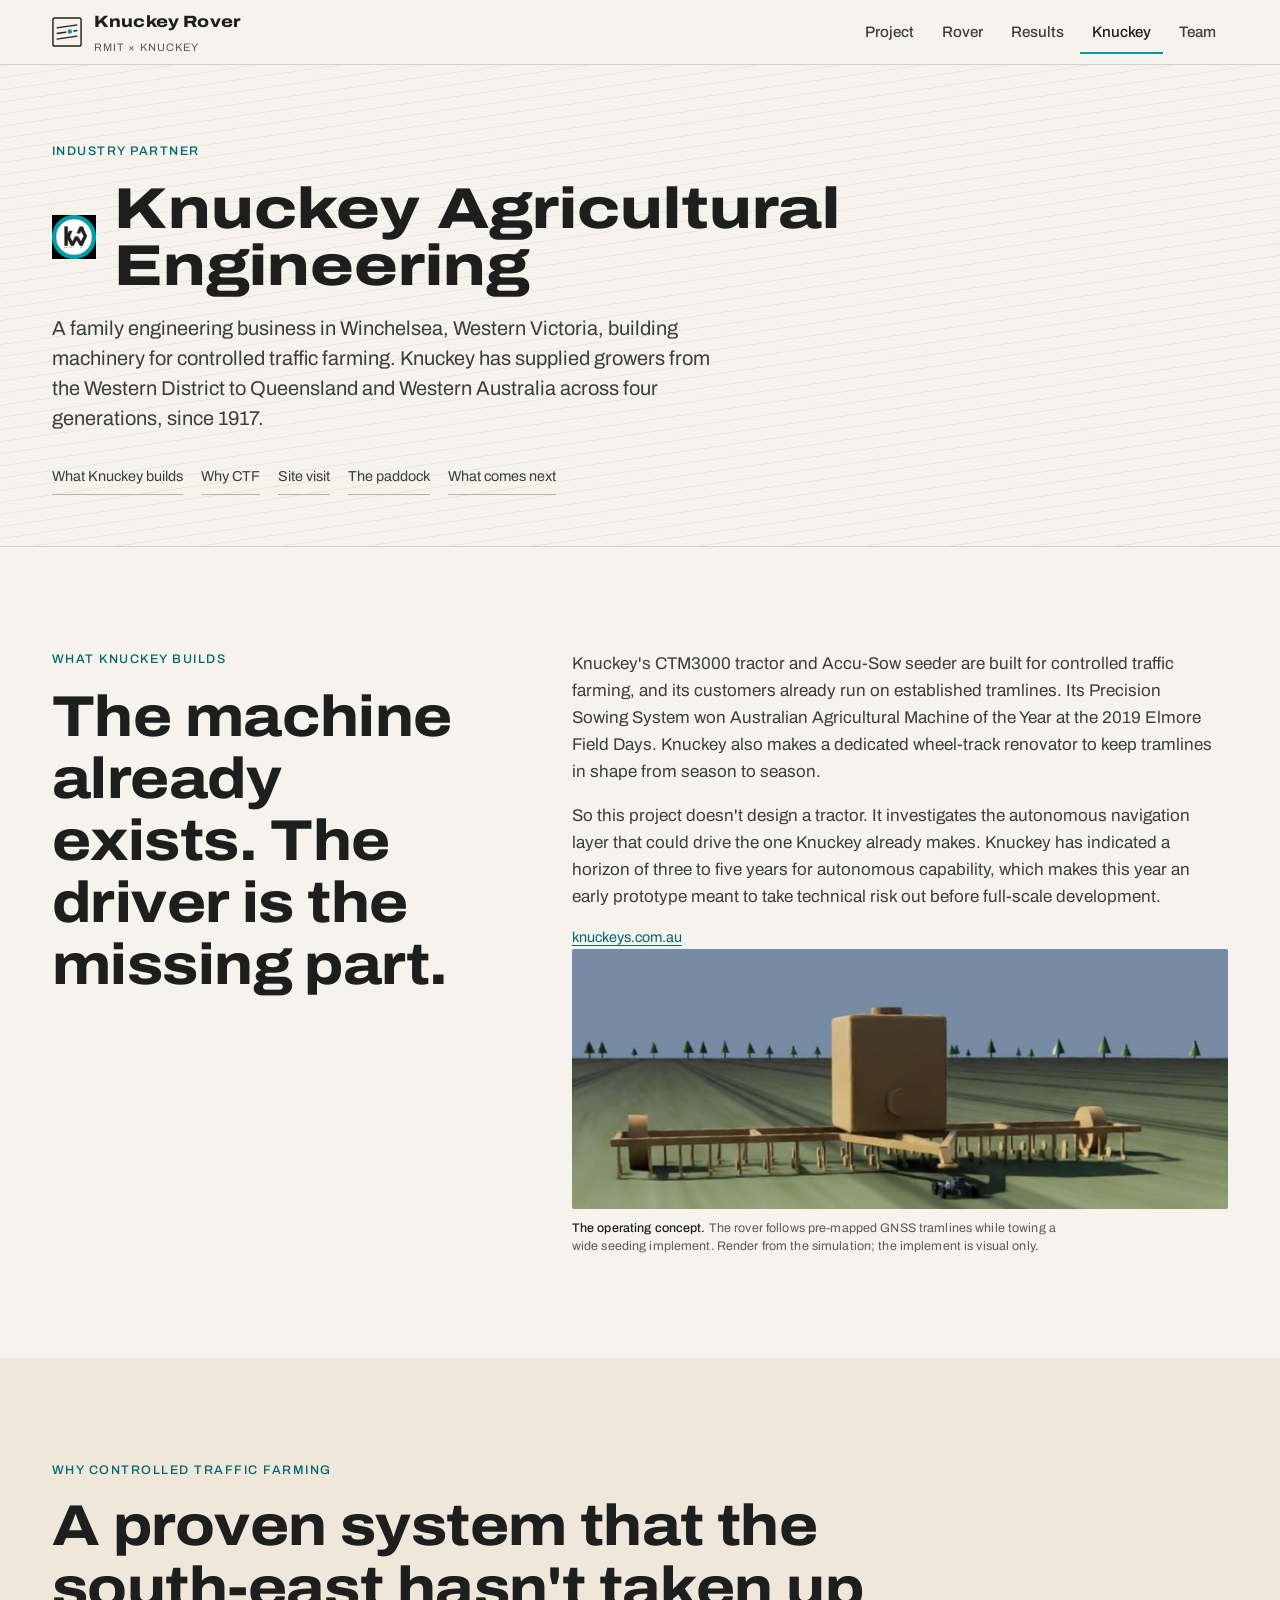
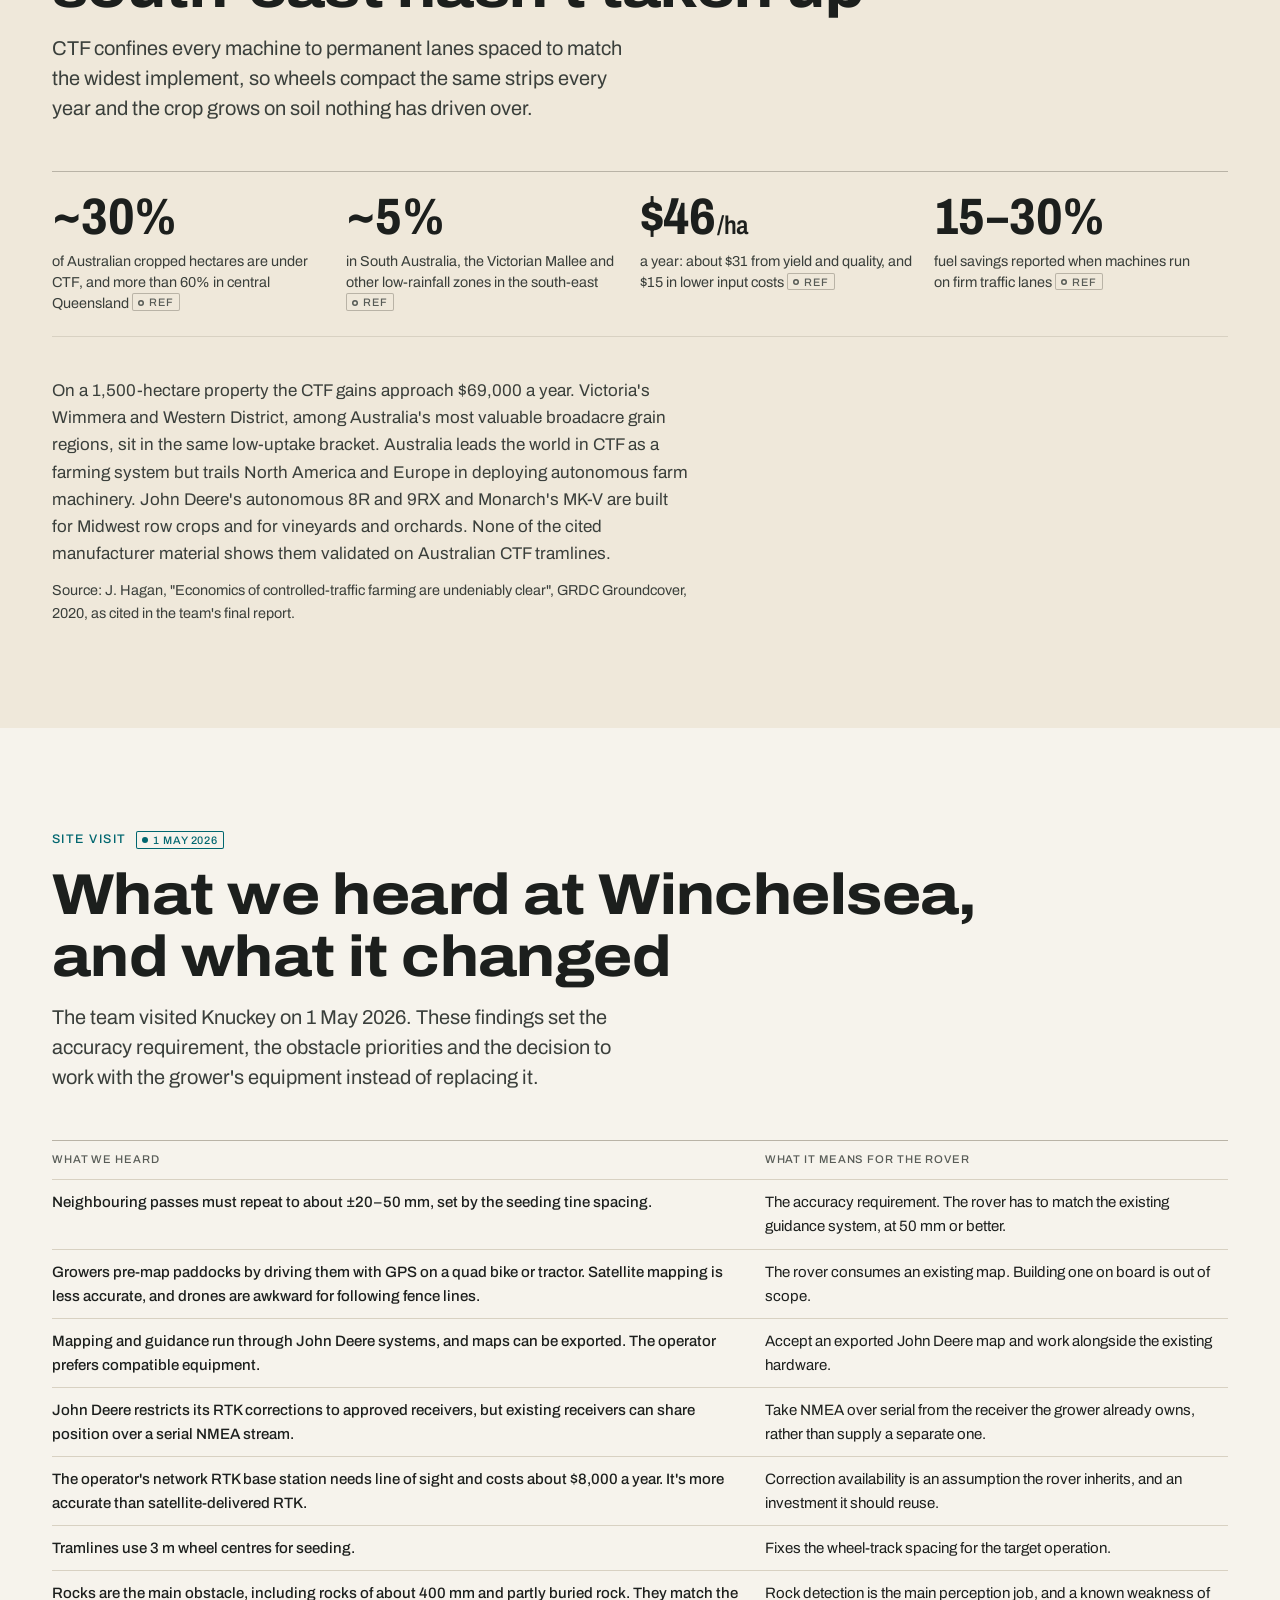
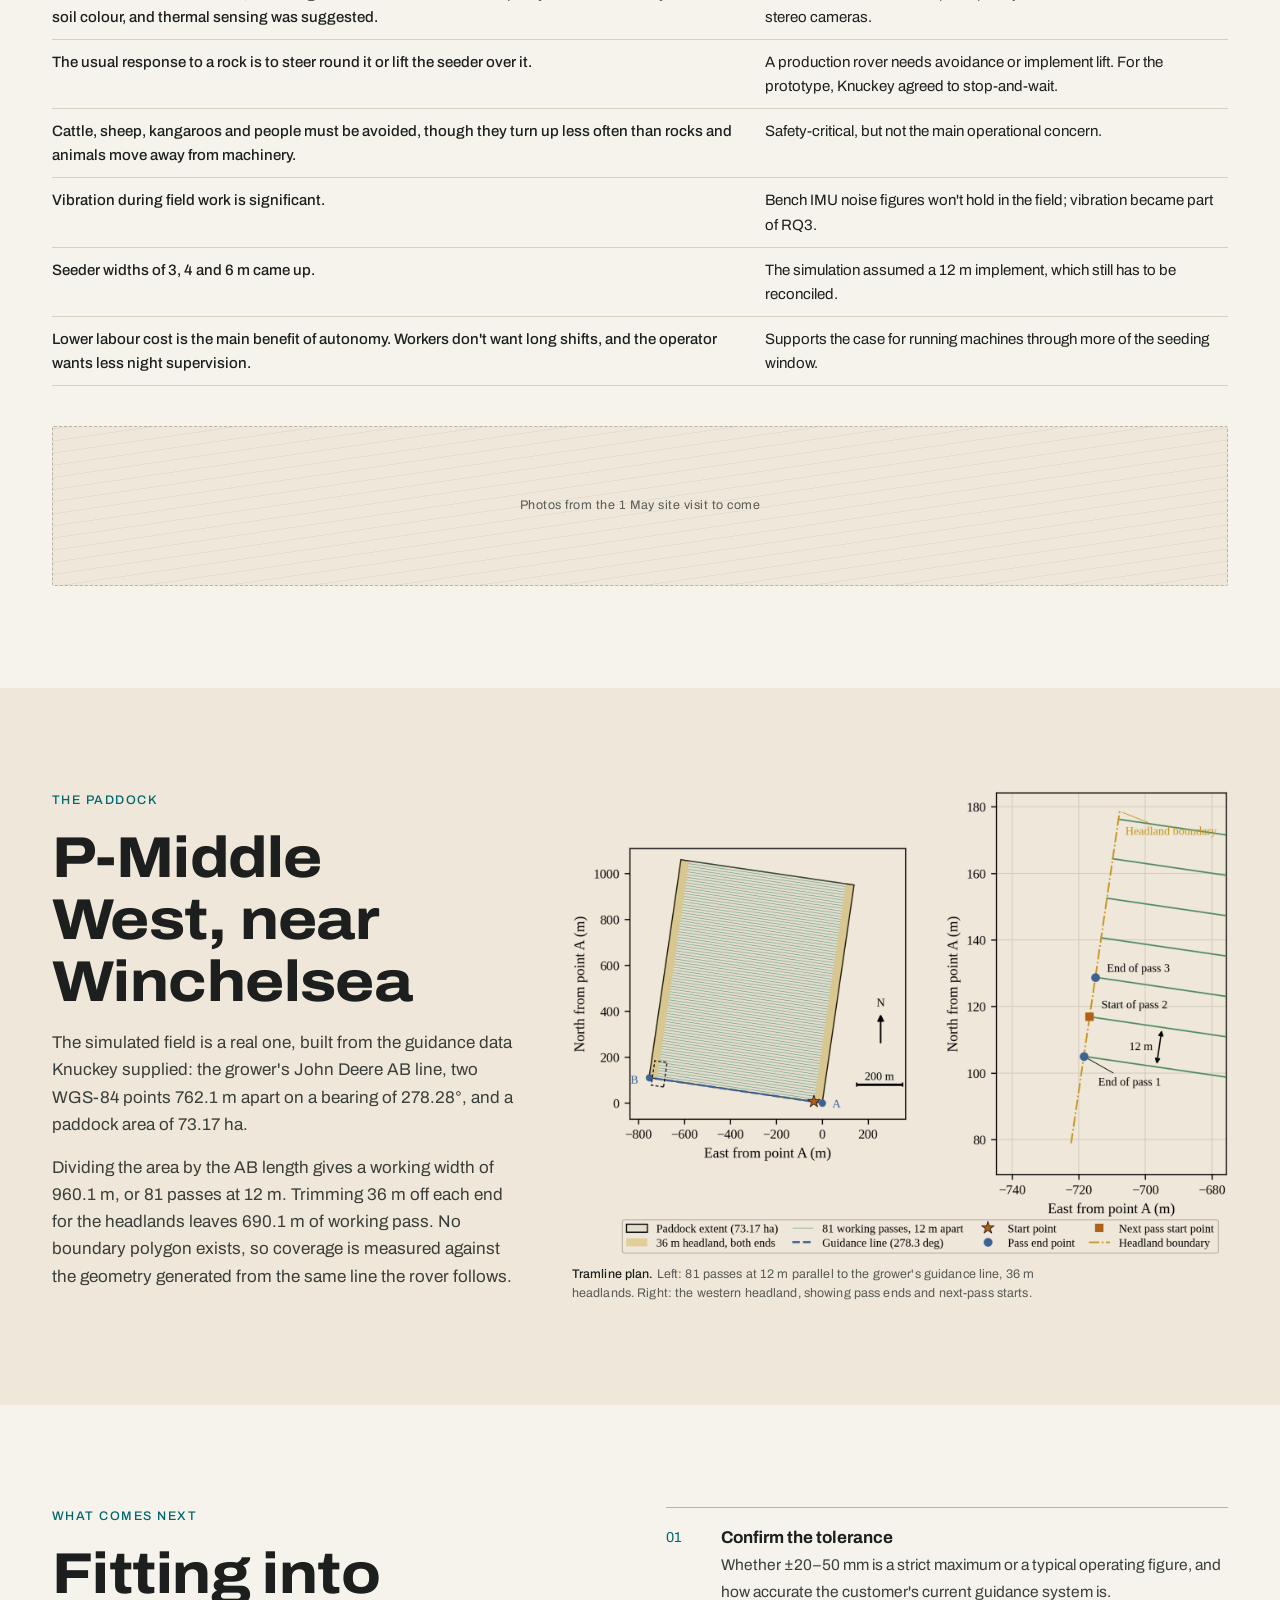
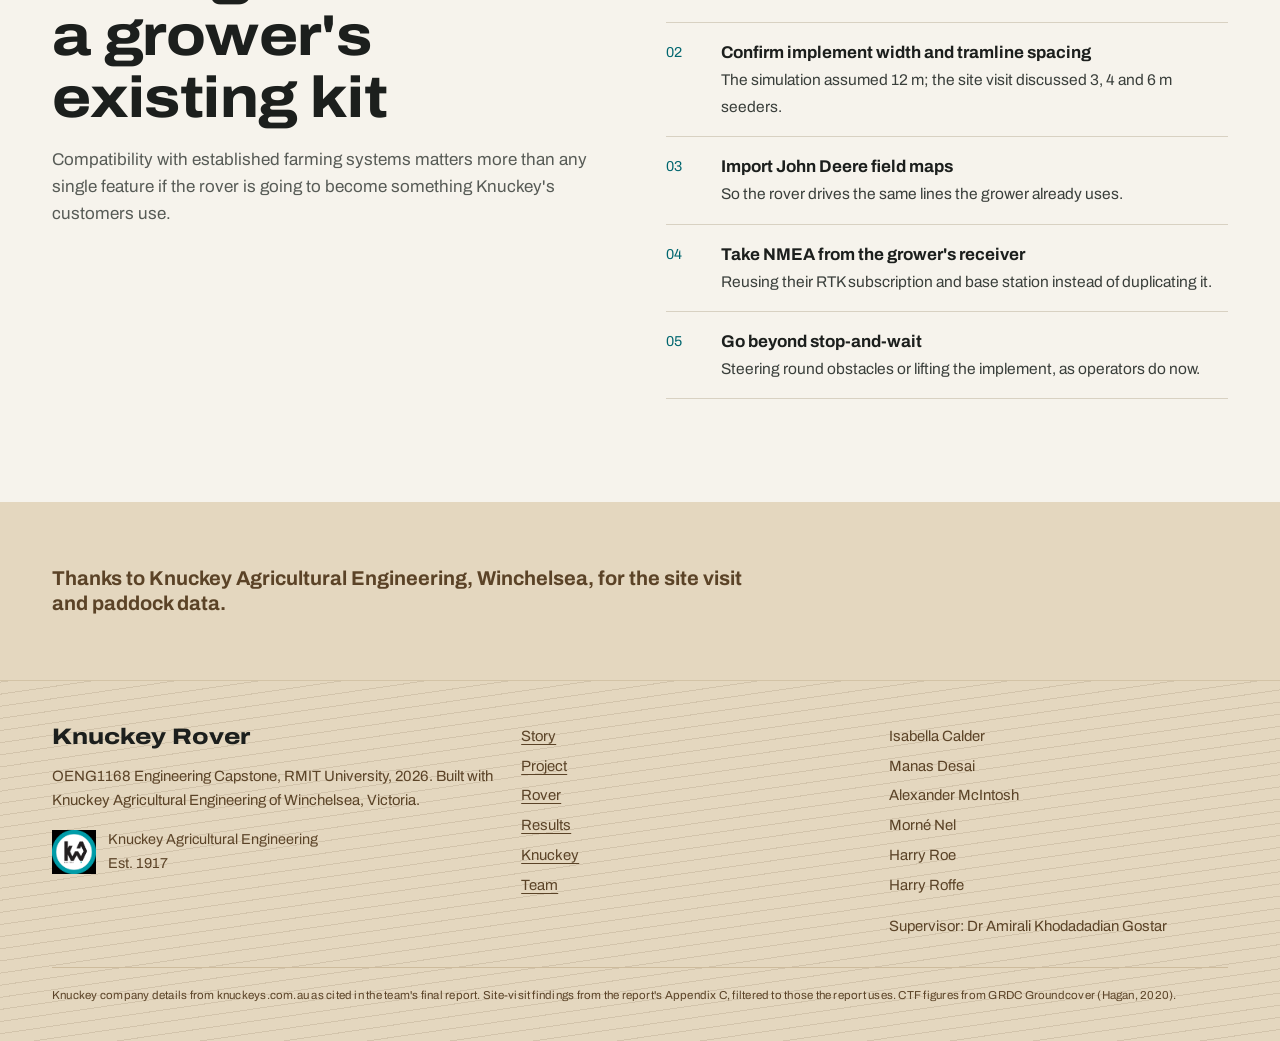
==== commit a7da0e2c: "Spell Morné with its accent; new portraits for Harry Roffe, Alex and Bella Co-Authored-By: Claude Op" ====
--- a/knuckey.html
+++ b/knuckey.html
@@ -183,7 +183,7 @@
     </div>
     <div>
       <ul>
-        <li>Isabella Calder</li><li>Manas Desai</li><li>Alexander McIntosh</li><li>Morne Nel</li><li>Harry Roe</li><li>Harry Roffe</li>
+        <li>Isabella Calder</li><li>Manas Desai</li><li>Alexander McIntosh</li><li>Morné Nel</li><li>Harry Roe</li><li>Harry Roffe</li>
         <li class="mt-1">Supervisor: Dr Amirali Khodadadian Gostar</li>
       </ul>
     </div>
--- a/assets/css/site.css
+++ b/assets/css/site.css
@@ -403,7 +403,11 @@
 .pagelink span { color: var(--ink-3); font-size: var(--t-sm); }
 
 /* ---------- people ---------- */
-.people { display: grid; gap: 40px 28px; grid-template-columns: repeat(auto-fill, minmax(min(100%, 250px), 1fr)); }
+.people { display: grid; gap: 40px 28px; grid-template-columns: minmax(0, 1fr); }
+@media (min-width: 540px) { .people { grid-template-columns: repeat(2, minmax(0, 1fr)); } }
+@media (min-width: 900px) { .people { grid-template-columns: repeat(3, minmax(0, 1fr)); gap: 48px 36px; } }
+@media (max-width: 539px) { .person .portrait { max-width: 300px; } }
+.band.pt-sm { padding-top: 24px; }
 .person { display: grid; gap: 12px; align-content: start; }
 .person .portrait { aspect-ratio: 4 / 5; width: 100%; }
 .person .portrait img { width: 100%; height: 100%; object-fit: cover; border-radius: 2px; }
